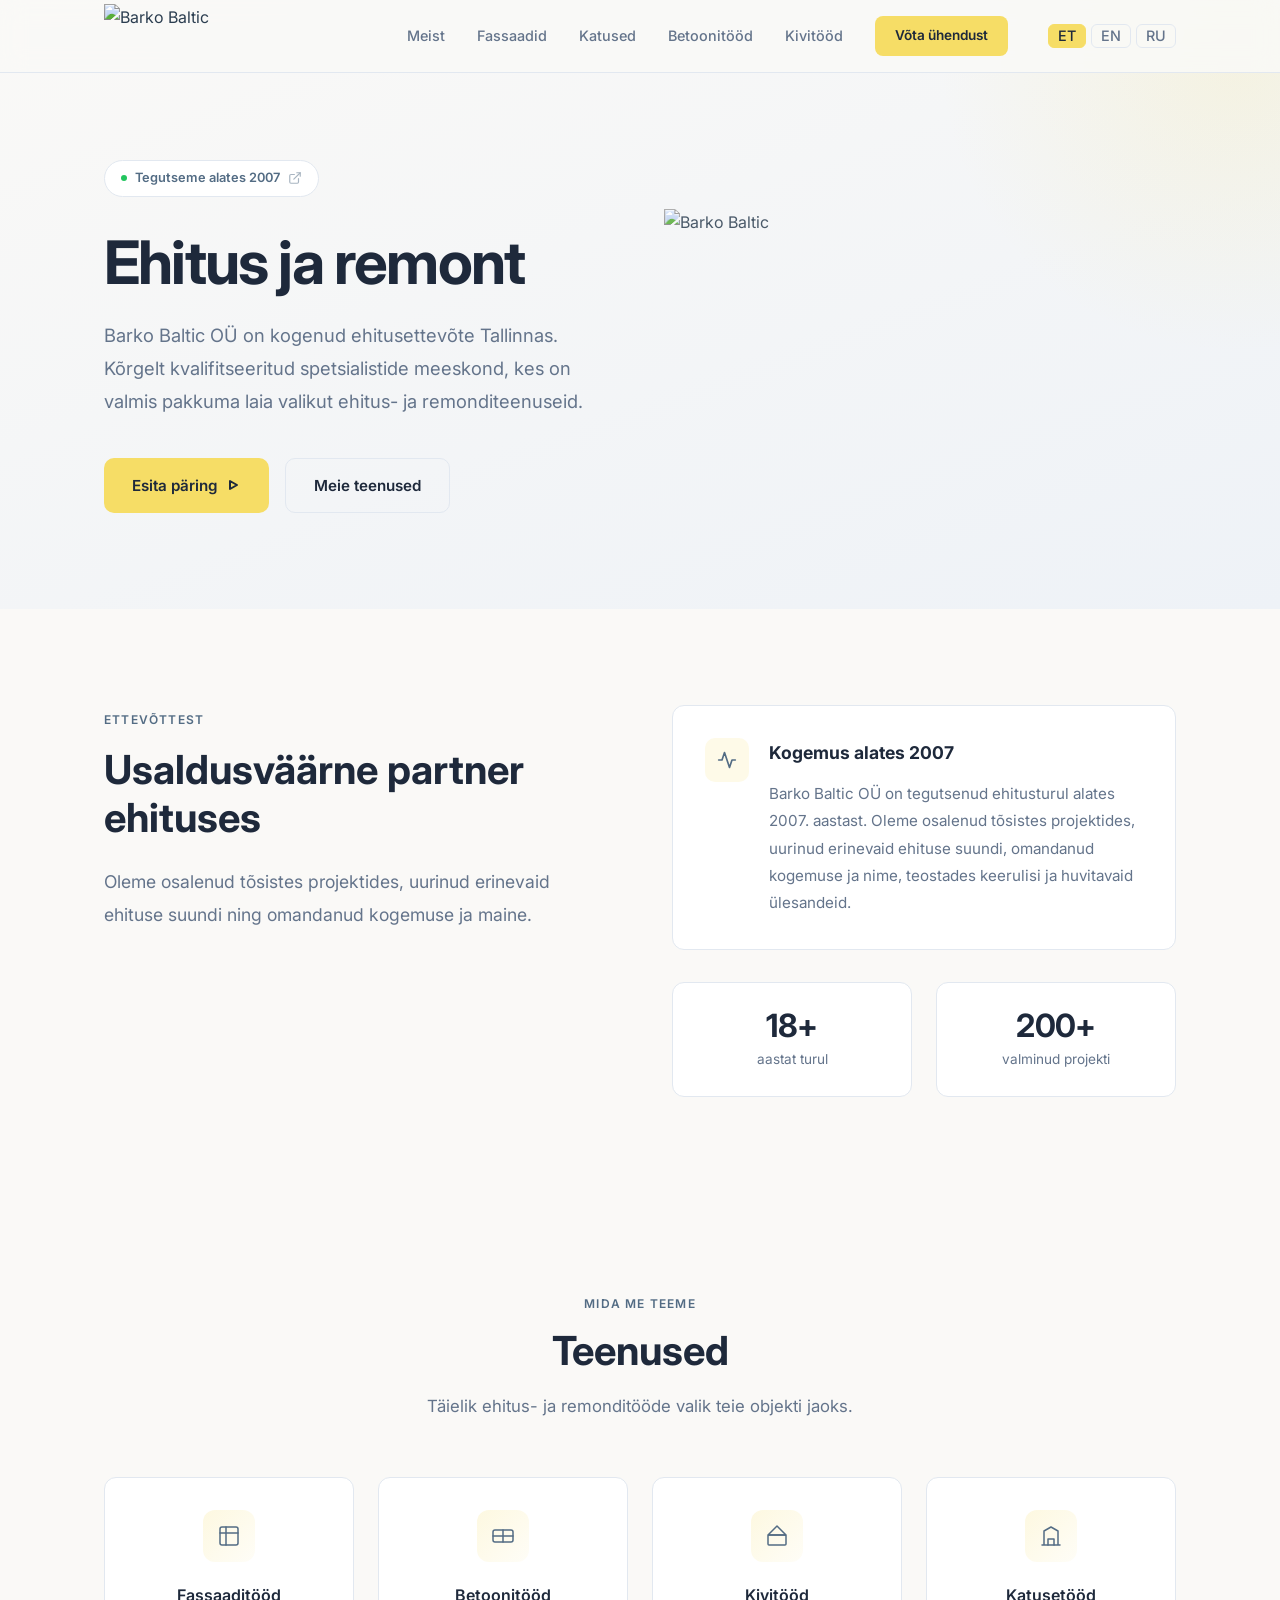
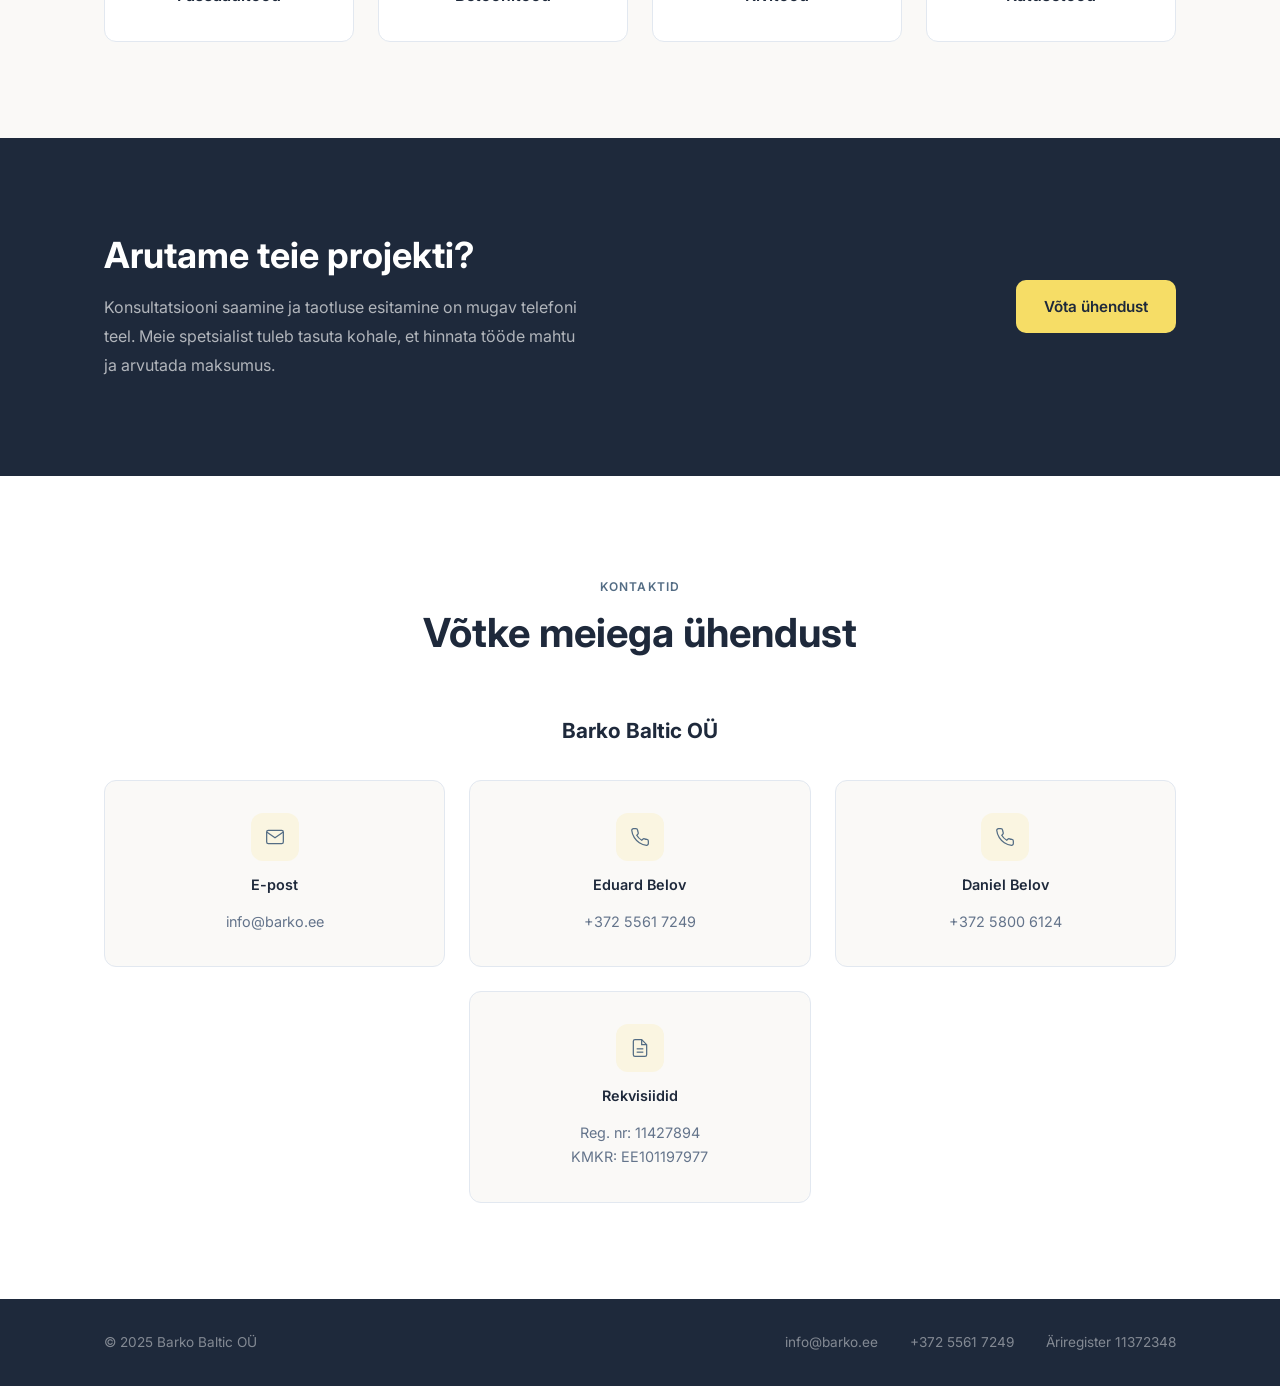
==== index.html @ da4aa98f "Barko Baltic OÜ — static website" ====
<!DOCTYPE html>
<html lang="et">
<head>
  <meta charset="UTF-8">
  <meta name="viewport" content="width=device-width, initial-scale=1.0">
  <title>Barko Baltic OÜ — Ehitus- ja remonditööd alates 2007</title>
  <meta name="description" content="Barko Baltic OÜ — kogenud ehitusettevõte Tallinnas. Fassaadi-, betooni-, katuse- ja kivitööd alates 2007. aastast.">
  <meta name="keywords" content="fassaaditööd, ehitus, remont, Tallinn, betoonitööd, katuse remont, kivitööd, Barko Baltic">
  <meta name="robots" content="index, follow">
  <meta property="og:type" content="website">
  <meta property="og:title" content="Barko Baltic OÜ — Ehitus- ja remonditööd alates 2007">
  <meta property="og:description" content="Kogenud ehitusettevõte Tallinnas. Fassaadi-, betooni-, katuse- ja kivitööd alates 2007. aastast.">
  <meta property="og:url" content="https://barko.ee/">
  <meta property="og:locale" content="et_EE">
  <meta property="og:locale:alternate" content="en_US">
  <meta property="og:locale:alternate" content="ru_RU">
  <meta property="og:site_name" content="Barko Baltic OÜ">
  <meta name="twitter:card" content="summary">
  <meta name="twitter:title" content="Barko Baltic OÜ — Ehitus- ja remonditööd">
  <meta name="twitter:description" content="Kogenud ehitusettevõte Tallinnas alates 2007.">
  <link rel="canonical" href="https://barko.ee/">
  <link rel="alternate" hreflang="et" href="https://barko.ee/">
  <link rel="alternate" hreflang="en" href="https://barko.ee/en/">
  <link rel="alternate" hreflang="ru" href="https://barko.ee/ru/">
  <link rel="alternate" hreflang="x-default" href="https://barko.ee/">
  <link rel="icon" type="image/x-icon" href="static/favicon.ico">
  <link rel="preconnect" href="https://fonts.googleapis.com">
  <link rel="preconnect" href="https://fonts.gstatic.com" crossorigin>
  <link href="https://fonts.googleapis.com/css2?family=Inter:wght@400;500;600;700&display=swap" rel="stylesheet">
  <link rel="stylesheet" href="css/style.css">
  <script type="application/ld+json">
  {
    "@context": "https://schema.org",
    "@type": "LocalBusiness",
    "name": "Barko Baltic OÜ",
    "url": "https://barko.ee",
    "telephone": "+37255617249",
    "email": "info@barko.ee",
    "address": {
      "@type": "PostalAddress",
      "addressLocality": "Tallinn",
      "addressCountry": "EE"
    },
    "foundingDate": "2007",
    "description": "Kogenud ehitusettevõte Tallinnas. Fassaadi-, betooni-, katuse- ja kivitööd alates 2007.",
    "areaServed": {
      "@type": "Country",
      "name": "Estonia"
    },
    "serviceType": ["Fassaaditööd", "Betoonitööd", "Katusetööd", "Kivitööd"]
  }
  </script>
</head>
<body>

  <!-- ═══════════════ Navigation ═══════════════ -->
  <nav class="nav">
    <div class="container nav-inner">
      <a href="./" class="nav-logo"><img src="static/logo.svg" alt="Barko Baltic" class="nav-logo-img" width="193" height="97"></a>

      <div class="nav-links">
        <a href="#about">Meist</a>
        <a href="fasaadid/">Fassaadid</a>
        <a href="katused/">Katused</a>
        <a href="betoonitood/">Betoonitööd</a>
        <a href="kivitood/">Kivitööd</a>
        <a href="#contact" class="nav-cta">Võta ühendust</a>

        <div class="lang-switcher">
          <a class="lang-link active" href="./">ET</a>
          <a class="lang-link" href="en/">EN</a>
          <a class="lang-link" href="ru/">RU</a>
        </div>
      </div>

      <input type="checkbox" id="nav-toggle" class="nav-toggle-input" aria-hidden="true">
      <label for="nav-toggle" class="nav-burger" aria-label="Ava menüü">
        <span></span>
        <span></span>
        <span></span>
      </label>
      <div class="nav-mobile">
        <a href="#about">Meist</a>
        <a href="fasaadid/">Fassaadid</a>
        <a href="katused/">Katused</a>
        <a href="betoonitood/">Betoonitööd</a>
        <a href="kivitood/">Kivitööd</a>
        <div class="lang-switcher-mobile">
          <a class="lang-link active" href="./">ET</a>
          <a class="lang-link" href="en/">EN</a>
          <a class="lang-link" href="ru/">RU</a>
        </div>
      </div>
    </div>
  </nav>

  <!-- ═══════════════ Hero ═══════════════ -->
  <section class="hero">
    <div class="container">
      <div class="hero-content">
        <a href="https://ariregister.rik.ee/est/company/11372348" target="_blank" rel="noopener noreferrer" class="hero-badge">
          <span class="dot"></span>
          <span>Tegutseme alates 2007</span>
          <svg width="14" height="14" viewBox="0 0 24 24" fill="none" stroke="currentColor" stroke-width="2" stroke-linecap="round" stroke-linejoin="round"><path d="M18 13v6a2 2 0 0 1-2 2H5a2 2 0 0 1-2-2V8a2 2 0 0 1 2-2h6"/><polyline points="15 3 21 3 21 9"/><line x1="10" y1="14" x2="21" y2="3"/></svg>
        </a>

        <h1>Ehitus ja remont</h1>

        <p class="hero-text">
          Barko Baltic OÜ on kogenud ehitusettevõte Tallinnas. Kõrgelt kvalifitseeritud spetsialistide meeskond, kes on valmis pakkuma laia valikut ehitus- ja remonditeenuseid.
        </p>

        <div class="hero-actions">
          <a href="#contact" class="btn btn-primary">
            <span>Esita päring</span>
            <svg width="16" height="16" fill="none" stroke="currentColor" stroke-width="2" stroke-linecap="round" stroke-linejoin="round"><path d="M5 12l7-4-7-4v8z"/></svg>
          </a>
          <a href="#services" class="btn btn-outline">Meie teenused</a>
        </div>

      </div>
      <div class="hero-visual">
        <img src="static/welcome_logo.svg" alt="Barko Baltic" class="hero-logo" width="580" height="289">
      </div>
    </div>
  </section>

  <!-- ═══════════════ About ═══════════════ -->
  <section class="about" id="about">
    <div class="container">
      <div class="about-split">
        <div class="about-left">
          <span class="section-label">Ettevõttest</span>
          <h2 class="section-title">Usaldusväärne partner ehituses</h2>
          <p class="about-lead">
            Oleme osalenud tõsistes projektides, uurinud erinevaid ehituse suundi ning omandanud kogemuse ja maine.
          </p>
        </div>
        <div class="about-right">
          <div class="about-feature">
            <div class="about-feature-icon">
              <svg viewBox="0 0 24 24" fill="none" stroke="currentColor" stroke-width="2" stroke-linecap="round" stroke-linejoin="round"><polyline points="22 12 18 12 15 21 9 3 6 12 2 12"/></svg>
            </div>
            <div>
              <h3>Kogemus alates 2007</h3>
              <p>Barko Baltic OÜ on tegutsenud ehitusturul alates 2007. aastast. Oleme osalenud tõsistes projektides, uurinud erinevaid ehituse suundi, omandanud kogemuse ja nime, teostades keerulisi ja huvitavaid ülesandeid.</p>
            </div>
          </div>
          <div class="about-metrics">
            <div class="about-metric">
              <strong>18+</strong>
              <span>aastat turul</span>
            </div>
            <div class="about-metric">
              <strong>200+</strong>
              <span>valminud projekti</span>
            </div>
          </div>
        </div>
      </div>
    </div>
  </section>


  <!-- ═══════════════ Services ═══════════════ -->
  <section class="services" id="services">
    <div class="container">
      <div class="section-header">
        <span class="section-label">Mida me teeme</span>
        <h2 class="section-title">Teenused</h2>
        <p class="section-subtitle">Täielik ehitus- ja remonditööde valik teie objekti jaoks.</p>
      </div>

      <div class="services-grid">
        <a href="fasaadid/" class="service-card">
          <div class="service-icon">
            <svg viewBox="0 0 24 24"><rect x="3" y="3" width="18" height="18" rx="2"/><path d="M3 9h18M9 3v18"/></svg>
          </div>
          <h3>Fassaaditööd</h3>
        </a>

        <a href="betoonitood/" class="service-card">
          <div class="service-icon">
            <svg viewBox="0 0 24 24"><rect x="2" y="6" width="20" height="12" rx="2"/><path d="M12 6v12M2 12h20"/></svg>
          </div>
          <h3>Betoonitööd</h3>
        </a>

        <a href="kivitood/" class="service-card">
          <div class="service-icon">
            <svg viewBox="0 0 24 24"><rect x="3" y="11" width="18" height="10" rx="1"/><path d="M12 2l9 9H3l9-9z"/></svg>
          </div>
          <h3>Kivitööd</h3>
        </a>

        <a href="katused/" class="service-card">
          <div class="service-icon">
            <svg viewBox="0 0 24 24"><path d="M3 21h18M5 21V7l7-4 7 4v14"/><path d="M9 21v-6h6v6"/></svg>
          </div>
          <h3>Katusetööd</h3>
        </a>
      </div>
    </div>
  </section>

  <!-- ═══════════════ CTA ═══════════════ -->
  <section class="cta">
    <div class="container">
      <div class="cta-inner">
        <div>
          <h2>Arutame teie projekti?</h2>
          <p>
            Konsultatsiooni saamine ja taotluse esitamine on mugav telefoni teel. Meie spetsialist tuleb tasuta kohale, et hinnata tööde mahtu ja arvutada maksumus.
          </p>
        </div>
        <a href="#contact" class="btn btn-primary">Võta ühendust</a>
      </div>
    </div>
  </section>

  <!-- ═══════════════ Contact ═══════════════ -->
  <section class="contact" id="contact">
    <div class="container">
      <div class="section-header">
        <span class="section-label">Kontaktid</span>
        <h2 class="section-title">Võtke meiega ühendust</h2>
      </div>

      <div class="contact-grid">
        <div class="contact-info">
          <h3>Barko Baltic OÜ</h3>

          <div class="contact-detail">
            <div class="contact-item">
              <span class="ci-icon">
                <svg viewBox="0 0 24 24"><path d="M4 4h16c1.1 0 2 .9 2 2v12c0 1.1-.9 2-2 2H4c-1.1 0-2-.9-2-2V6c0-1.1.9-2 2-2z"/><polyline points="22,6 12,13 2,6"/></svg>
              </span>
              <strong>E-post</strong>
              <a href="mailto:info@barko.ee">info@barko.ee</a>
            </div>

            <div class="contact-item">
              <span class="ci-icon">
                <svg viewBox="0 0 24 24"><path d="M22 16.92v3a2 2 0 0 1-2.18 2 19.79 19.79 0 0 1-8.63-3.07 19.5 19.5 0 0 1-6-6 19.79 19.79 0 0 1-3.07-8.67A2 2 0 0 1 4.11 2h3a2 2 0 0 1 2 1.72 12.84 12.84 0 0 0 .7 2.81 2 2 0 0 1-.45 2.11L8.09 9.91a16 16 0 0 0 6 6l1.27-1.27a2 2 0 0 1 2.11-.45 12.84 12.84 0 0 0 2.81.7A2 2 0 0 1 22 16.92z"/></svg>
              </span>
              <strong>Eduard Belov</strong>
              <a href="tel:+37255617249">+372 5561 7249</a>
            </div>

            <div class="contact-item">
              <span class="ci-icon">
                <svg viewBox="0 0 24 24"><path d="M22 16.92v3a2 2 0 0 1-2.18 2 19.79 19.79 0 0 1-8.63-3.07 19.5 19.5 0 0 1-6-6 19.79 19.79 0 0 1-3.07-8.67A2 2 0 0 1 4.11 2h3a2 2 0 0 1 2 1.72 12.84 12.84 0 0 0 .7 2.81 2 2 0 0 1-.45 2.11L8.09 9.91a16 16 0 0 0 6 6l1.27-1.27a2 2 0 0 1 2.11-.45 12.84 12.84 0 0 0 2.81.7A2 2 0 0 1 22 16.92z"/></svg>
              </span>
              <strong>Daniel Belov</strong>
              <a href="tel:+37258006124">+372 5800 6124</a>
            </div>

            <div class="contact-item">
              <span class="ci-icon">
                <svg viewBox="0 0 24 24"><path d="M14 2H6a2 2 0 0 0-2 2v16a2 2 0 0 0 2 2h12a2 2 0 0 0 2-2V8z"/><polyline points="14 2 14 8 20 8"/><line x1="16" y1="13" x2="8" y2="13"/><line x1="16" y1="17" x2="8" y2="17"/></svg>
              </span>
              <strong>Rekvisiidid</strong>
              <span>Reg. nr: 11427894<br>KMKR: EE101197977</span>
            </div>
          </div>
        </div>
      </div>
    </div>
  </section>

  <!-- ═══════════════ Footer ═══════════════ -->
  <footer class="footer">
    <div class="container footer-inner">
      <div class="footer-left">&copy; 2025 Barko Baltic OÜ</div>
      <div class="footer-right">
        <a href="mailto:info@barko.ee">info@barko.ee</a>
        <a href="tel:+37255617249">+372 5561 7249</a>
        <a href="https://ariregister.rik.ee/est/company/11372348" target="_blank" rel="noopener noreferrer">Äriregister 11372348</a>
      </div>
    </div>
  </footer>

</body>
</html>
---- css/style.css ----
/* ══════════════════════════════════════
   Barko Baltic — Main Stylesheet
   ══════════════════════════════════════ */

/* ——— Reset & Custom Properties ——— */
*, *::before, *::after { margin: 0; padding: 0; box-sizing: border-box; }

:root {
  --color-bg:      #faf9f7;
  --color-surface: #ffffff;
  --color-text:    #2c3e50;
  --color-muted:   #64748b;
  --color-slate:   #536c84;
  --color-accent:  #f6dd66;
  --color-dark:    #1e293b;
  --color-border:  #e2e8f0;
  --font:          'Inter', -apple-system, BlinkMacSystemFont, 'Segoe UI', sans-serif;
  --max-w:         1120px;
  --section-py:    6rem;
  --radius:        12px;
  --transition:    0.3s cubic-bezier(.4, 0, .2, 1);
}

html {
  scroll-behavior: smooth;
  -webkit-font-smoothing: antialiased;
  -moz-osx-font-smoothing: grayscale;
}

body {
  font-family: var(--font);
  font-size: 1rem;
  line-height: 1.7;
  color: var(--color-text);
  background: var(--color-bg);
}

img { display: block; max-width: 100%; }
a   { color: inherit; text-decoration: none; }
ul  { list-style: none; }

.container {
  width: 100%;
  max-width: var(--max-w);
  margin: 0 auto;
  padding: 0 1.5rem;
}

/* ——— Typography ——— */
.section-label {
  display: inline-block;
  font-size: 0.75rem;
  font-weight: 600;
  letter-spacing: 0.1em;
  text-transform: uppercase;
  color: var(--color-slate);
  margin-bottom: 0.75rem;
}

.section-title {
  font-size: clamp(1.75rem, 4vw, 2.5rem);
  font-weight: 700;
  line-height: 1.2;
  color: var(--color-dark);
  margin-bottom: 1rem;
}

.section-subtitle {
  font-size: 1.05rem;
  color: var(--color-muted);
  max-width: 560px;
  line-height: 1.8;
}

.section-header {
  text-align: center;
  margin-bottom: 3.5rem;
}

.section-header .section-subtitle {
  margin: 0 auto;
}

/* ══════════════════════════════════════
   Navigation
   ══════════════════════════════════════ */
.nav {
  position: fixed;
  top: 0;
  left: 0;
  right: 0;
  z-index: 100;
  background: rgba(250, 249, 247, 0.85);
  backdrop-filter: blur(12px);
  -webkit-backdrop-filter: blur(12px);
  border-bottom: 1px solid var(--color-border);
  transition: box-shadow var(--transition);
}



.nav-inner {
  display: flex;
  align-items: center;
  justify-content: space-between;
  height: 4.5rem;
}

.nav-logo {
  display: flex;
  align-items: center;
}

.nav-logo-img {
  height: 4rem;
  width: auto;
}

.nav-links {
  display: flex;
  align-items: center;
  gap: 2rem;
}

.nav-links a {
  font-size: 0.9rem;
  font-weight: 500;
  color: var(--color-muted);
  transition: color var(--transition);
  position: relative;
}

.nav-links a::after {
  content: '';
  position: absolute;
  bottom: -4px;
  left: 0;
  width: 0;
  height: 2px;
  background: var(--color-accent);
  border-radius: 1px;
  transition: width var(--transition);
}

.nav-links a:hover {
  color: var(--color-dark);
}

.nav-links a:hover::after {
  width: 100%;
}

/* Nav CTA button */
.nav-cta {
  font-size: 0.85rem !important;
  font-weight: 600 !important;
  color: var(--color-dark) !important;
  background: var(--color-accent);
  padding: 0.5rem 1.25rem;
  border-radius: 8px;
  transition: opacity var(--transition), transform var(--transition) !important;
}

.nav-cta:hover {
  opacity: 0.85;
  transform: translateY(-1px);
}

.nav-cta::after { display: none !important; }

/* Language switcher */
.lang-switcher {
  display: flex;
  gap: 0.35rem;
  margin-left: 0.5rem;
}

.lang-link {
  font-family: var(--font);
  font-size: 0.75rem;
  font-weight: 600;
  text-transform: uppercase;
  padding: 0.25rem 0.55rem;
  border: 1.5px solid var(--color-border);
  border-radius: 6px;
  background: transparent;
  color: var(--color-muted);
  transition: all var(--transition);
  line-height: 1;
  text-decoration: none;
}

.lang-link:hover {
  border-color: var(--color-slate);
  color: var(--color-dark);
}

.lang-link.active {
  background: var(--color-accent);
  border-color: var(--color-accent);
  color: var(--color-dark);
}

/* Burger menu (CSS-only, checkbox hack) */
.nav-toggle-input {
  position: absolute;
  opacity: 0;
  pointer-events: none;
}

.nav-burger {
  display: none;
  flex-direction: column;
  gap: 5px;
  cursor: pointer;
  padding: 4px;
  z-index: 110;
  background: none;
  border: none;
}

.nav-burger span {
  display: block;
  width: 24px;
  height: 2px;
  background: var(--color-dark);
  border-radius: 2px;
  transition: var(--transition);
  transform-origin: center;
}

/* Mobile overlay */
.nav-mobile {
  display: none;
  position: fixed;
  top: 0;
  left: 0;
  width: 100vw;
  height: 100vh;
  background: var(--color-bg);
  z-index: 105;
  flex-direction: column;
  align-items: center;
  justify-content: center;
  gap: 1.5rem;
}

.nav-mobile a {
  font-size: 1.5rem;
  font-weight: 600;
  color: var(--color-dark);
  transition: color var(--transition);
}

.nav-mobile a:hover { color: var(--color-slate); }

.nav-mobile .lang-switcher-mobile {
  display: flex;
  gap: 0.5rem;
  margin-top: 1rem;
}

/* Checkbox toggle states */
.nav-toggle-input:checked ~ .nav-burger span:nth-child(1) { transform: rotate(45deg) translate(5px, 5px); }
.nav-toggle-input:checked ~ .nav-burger span:nth-child(2) { opacity: 0; }
.nav-toggle-input:checked ~ .nav-burger span:nth-child(3) { transform: rotate(-45deg) translate(5px, -5px); }
.nav-toggle-input:checked ~ .nav-mobile { display: flex; }

@media (max-width: 768px) {
  .nav-links { display: none; }
  .nav-burger { display: flex; }
}

/* ══════════════════════════════════════
   Hero
   ══════════════════════════════════════ */
.hero {
  padding: 10rem 0 var(--section-py);
  background: linear-gradient(160deg, var(--color-bg) 0%, #eef2f7 100%);
  position: relative;
  overflow: hidden;
}

.hero::before {
  content: '';
  position: absolute;
  top: -40%;
  right: -20%;
  width: 600px;
  height: 600px;
  border-radius: 50%;
  background: radial-gradient(circle, rgba(246, 221, 102, 0.15) 0%, transparent 70%);
  pointer-events: none;
}

.hero > .container {
  display: grid;
  grid-template-columns: 1fr 1fr;
  align-items: center;
  gap: 3rem;
}

.hero-visual {
  display: flex;
  justify-content: center;
  align-items: center;
}

.hero-logo {
  width: 100%;
  max-width: 600px;
  height: auto;
  opacity: 0.85;
}

.hero-content {
  position: relative;
  z-index: 1;
  max-width: 680px;
}

.hero-badge {
  display: inline-flex;
  align-items: center;
  gap: 0.5rem;
  background: var(--color-surface);
  border: 1px solid var(--color-border);
  border-radius: 100px;
  padding: 0.4rem 1rem;
  font-size: 0.8rem;
  font-weight: 600;
  color: var(--color-slate);
  margin-bottom: 2rem;
  transition: all var(--transition);
  text-decoration: none;
}

.hero-badge:hover {
  border-color: var(--color-accent);
  background: rgba(246, 221, 102, 0.1);
  color: var(--color-dark);
  transform: translateY(-1px);
  box-shadow: 0 4px 12px rgba(0, 0, 0, 0.06);
}

.hero-badge svg {
  opacity: 0.5;
  transition: opacity var(--transition);
}

.hero-badge:hover svg {
  opacity: 0.8;
}

.hero-badge .dot {
  width: 6px;
  height: 6px;
  border-radius: 50%;
  background: #22c55e;
}

.hero h1 {
  font-size: clamp(2.25rem, 5.5vw, 3.75rem);
  font-weight: 700;
  line-height: 1.1;
  color: var(--color-dark);
  margin-bottom: 1.5rem;
  letter-spacing: -0.03em;
}

.hero h1 em {
  font-style: normal;
  color: var(--color-slate);
}

.hero-text {
  font-size: 1.15rem;
  color: var(--color-muted);
  line-height: 1.8;
  margin-bottom: 2.5rem;
  max-width: 520px;
}

.hero-actions {
  display: flex;
  gap: 1rem;
  flex-wrap: wrap;
}

/* Buttons */
.btn {
  display: inline-flex;
  align-items: center;
  gap: 0.5rem;
  font-family: var(--font);
  font-size: 0.95rem;
  font-weight: 600;
  padding: 0.85rem 1.75rem;
  border-radius: 10px;
  border: none;
  cursor: pointer;
  transition: all var(--transition);
}

.btn-primary {
  background: var(--color-accent);
  color: var(--color-dark);
}

.btn-primary:hover {
  transform: translateY(-2px);
  box-shadow: 0 8px 24px rgba(246, 221, 102, 0.3);
}

.btn-outline {
  background: transparent;
  color: var(--color-dark);
  border: 1.5px solid var(--color-border);
}

.btn-outline:hover {
  border-color: var(--color-slate);
  color: var(--color-slate);
}

/* Stats row */
.hero-stats {
  display: flex;
  gap: 3rem;
  margin-top: 4rem;
  padding-top: 2.5rem;
  border-top: 1px solid var(--color-border);
}

.hero-stat strong {
  display: block;
  font-size: 1.75rem;
  font-weight: 700;
  color: var(--color-dark);
}

.hero-stat span {
  font-size: 0.85rem;
  color: var(--color-muted);
}

/* ══════════════════════════════════════
   About
   ══════════════════════════════════════ */
.about {
  padding: var(--section-py) 0;
}

.about-split {
  display: grid;
  grid-template-columns: 1fr 1fr;
  gap: 4rem;
  align-items: start;
}

.about-left .section-label { margin-bottom: 1rem; }

.about-left .section-title {
  text-align: left;
  margin-bottom: 1.5rem;
}

.about-lead {
  font-size: 1.1rem;
  color: var(--color-muted);
  line-height: 1.85;
}

.about-right {
  display: flex;
  flex-direction: column;
  gap: 2rem;
}

.about-feature {
  display: flex;
  gap: 1.25rem;
  background: var(--color-surface);
  border: 1px solid var(--color-border);
  border-radius: var(--radius);
  padding: 2rem;
  transition: box-shadow var(--transition), transform var(--transition);
}

.about-feature:hover {
  box-shadow: 0 8px 32px rgba(0, 0, 0, 0.06);
  transform: translateY(-2px);
}

.about-feature-icon {
  width: 44px;
  height: 44px;
  border-radius: 10px;
  background: rgba(246, 221, 102, 0.15);
  display: flex;
  align-items: center;
  justify-content: center;
  flex-shrink: 0;
}

.about-feature-icon svg {
  width: 20px;
  height: 20px;
  color: var(--color-slate);
}

.about-feature h3 {
  font-size: 1.1rem;
  font-weight: 700;
  color: var(--color-dark);
  margin-bottom: 0.75rem;
}

.about-feature p {
  font-size: 0.95rem;
  color: var(--color-muted);
  line-height: 1.8;
}

.about-metrics {
  display: flex;
  gap: 1.5rem;
}

.about-metric {
  flex: 1;
  background: var(--color-surface);
  border: 1px solid var(--color-border);
  border-radius: var(--radius);
  padding: 1.5rem;
  text-align: center;
  transition: box-shadow var(--transition), transform var(--transition);
}

.about-metric:hover {
  box-shadow: 0 6px 20px rgba(0, 0, 0, 0.05);
  transform: translateY(-2px);
}

.about-metric strong {
  display: block;
  font-size: 2rem;
  font-weight: 700;
  color: var(--color-dark);
  letter-spacing: -0.02em;
  line-height: 1.2;
}

.about-metric span {
  font-size: 0.85rem;
  color: var(--color-muted);
}

@media (max-width: 768px) {
  .about-split { grid-template-columns: 1fr; gap: 2.5rem; }
  .about-left .section-title { text-align: center; }
  .about-left { text-align: center; }
}

/* ══════════════════════════════════════
   Services
   ══════════════════════════════════════ */
.services {
  padding: var(--section-py) 0;
}

.services-grid {
  display: grid;
  grid-template-columns: repeat(4, 1fr);
  gap: 1.5rem;
}

.service-card {
  background: var(--color-surface);
  border: 1px solid var(--color-border);
  border-radius: var(--radius);
  padding: 2rem 1.5rem;
  text-align: center;
  transition: all var(--transition);
  cursor: default;
}

.service-card:hover {
  border-color: var(--color-accent);
  box-shadow: 0 8px 32px rgba(246, 221, 102, 0.12);
  transform: translateY(-4px);
}

.service-icon {
  width: 52px;
  height: 52px;
  margin: 0 auto 1.25rem;
  background: linear-gradient(135deg, rgba(246, 221, 102, 0.2), rgba(246, 221, 102, 0.05));
  border-radius: 12px;
  display: flex;
  align-items: center;
  justify-content: center;
}

.service-icon svg {
  width: 24px;
  height: 24px;
  stroke: var(--color-slate);
  fill: none;
  stroke-width: 1.5;
  stroke-linecap: round;
  stroke-linejoin: round;
}

.service-card h3 {
  font-size: 1rem;
  font-weight: 600;
  color: var(--color-dark);
}

@media (max-width: 900px) {
  .services-grid { grid-template-columns: repeat(2, 1fr); }
}

@media (max-width: 480px) {
  .services-grid { grid-template-columns: 1fr; }
}

/* ══════════════════════════════════════
   CTA Banner
   ══════════════════════════════════════ */
.cta {
  padding: var(--section-py) 0;
  background: var(--color-dark);
  color: #fff;
}

.cta-inner {
  display: flex;
  align-items: center;
  justify-content: space-between;
  gap: 3rem;
}

.cta h2 {
  font-size: clamp(1.5rem, 3.5vw, 2.25rem);
  font-weight: 700;
  line-height: 1.2;
  margin-bottom: 1rem;
}

.cta p {
  color: rgba(255, 255, 255, 0.65);
  max-width: 480px;
  line-height: 1.8;
}

.cta .btn-primary { flex-shrink: 0; }

@media (max-width: 768px) {
  .cta-inner {
    flex-direction: column;
    text-align: center;
  }
  .cta p { margin: 0 auto; }
}

/* ══════════════════════════════════════
   Contact
   ══════════════════════════════════════ */
.contact {
  padding: var(--section-py) 0;
  background: var(--color-surface);
}

.contact-grid {
  max-width: var(--max-w);
  margin: 0 auto;
}

.contact-info h3 {
  font-size: 1.3rem;
  font-weight: 700;
  color: var(--color-dark);
  margin-bottom: 2rem;
  text-align: center;
}

.contact-detail {
  display: flex;
  flex-wrap: wrap;
  justify-content: center;
  gap: 1.5rem;
}

.contact-item {
  display: flex;
  flex-direction: column;
  align-items: center;
  text-align: center;
  gap: 0.75rem;
  background: var(--color-bg);
  border: 1px solid var(--color-border);
  border-radius: var(--radius);
  padding: 2rem 1.25rem;
  flex: 0 1 calc(33.333% - 1rem);
  min-width: 200px;
  transition: box-shadow var(--transition), transform var(--transition);
}

.contact-item:hover {
  box-shadow: 0 8px 32px rgba(0, 0, 0, 0.06);
  transform: translateY(-2px);
}

.contact-item .ci-icon {
  width: 48px;
  height: 48px;
  border-radius: 12px;
  background: rgba(246, 221, 102, 0.15);
  display: flex;
  align-items: center;
  justify-content: center;
  flex-shrink: 0;
}

.contact-item .ci-icon svg {
  width: 20px;
  height: 20px;
  stroke: var(--color-slate);
  fill: none;
  stroke-width: 1.5;
}

.contact-item strong {
  display: block;
  font-size: 0.9rem;
  font-weight: 600;
  color: var(--color-dark);
}

.contact-item span,
.contact-item a {
  font-size: 0.9rem;
  color: var(--color-muted);
  transition: color var(--transition);
}

.contact-item a:hover { color: var(--color-slate); }

@media (max-width: 768px) {
  .contact-item {
    flex: 0 1 calc(50% - 1rem);
  }
}

@media (max-width: 480px) {
  .contact-item {
    flex: 1 1 100%;
  }
}



/* ══════════════════════════════════════
   Footer
   ══════════════════════════════════════ */
.footer {
  background: var(--color-dark);
  padding: 2rem 0;
}

.footer-inner {
  display: flex;
  align-items: center;
  justify-content: space-between;
  flex-wrap: wrap;
  gap: 1rem;
}

.footer-left {
  font-size: 0.85rem;
  color: rgba(255, 255, 255, 0.45);
}

.footer-right {
  display: flex;
  gap: 2rem;
}

.footer-right a {
  font-size: 0.85rem;
  color: rgba(255, 255, 255, 0.45);
  transition: color var(--transition);
}

.footer-right a:hover { color: rgba(255, 255, 255, 0.8); }

/* ══════════════════════════════════════
   Service Sub-page
   ══════════════════════════════════════ */
.page-hero {
  padding: 8rem 0 3rem;
  background: linear-gradient(160deg, var(--color-bg) 0%, #eef2f7 100%);
}

.page-hero .breadcrumb {
  display: flex;
  align-items: center;
  gap: 0.4rem;
  font-size: 0.85rem;
  color: var(--color-muted);
  margin-bottom: 1.5rem;
}

.page-hero .breadcrumb a {
  color: var(--color-slate);
  transition: color var(--transition);
}

.page-hero .breadcrumb a:hover { color: var(--color-dark); }

.page-hero .breadcrumb .sep { color: var(--color-border); }

.page-hero h1 {
  font-size: clamp(2rem, 4.5vw, 3rem);
  font-weight: 700;
  line-height: 1.15;
  color: var(--color-dark);
  letter-spacing: -0.02em;
  margin-bottom: 1.25rem;
}

.page-hero .lead {
  font-size: 1.1rem;
  color: var(--color-muted);
  line-height: 1.85;
  max-width: 620px;
}

.service-list {
  padding: var(--section-py) 0;
}

.service-list-grid {
  display: grid;
  grid-template-columns: repeat(3, 1fr);
  gap: 1.25rem;
}

.sl-item {
  display: flex;
  align-items: center;
  gap: 1rem;
  padding: 1.25rem 1.5rem;
  background: var(--color-surface);
  border: 1px solid var(--color-border);
  border-radius: var(--radius);
  transition: box-shadow var(--transition), transform var(--transition);
}

.sl-item:hover {
  transform: translateY(-2px);
  box-shadow: 0 6px 24px rgba(0, 0, 0, 0.05);
}

.sl-item .sl-icon {
  width: 40px;
  height: 40px;
  border-radius: 10px;
  background: rgba(246, 221, 102, 0.15);
  display: flex;
  align-items: center;
  justify-content: center;
  flex-shrink: 0;
}

.sl-item .sl-icon svg {
  width: 18px;
  height: 18px;
  stroke: var(--color-slate);
  fill: none;
  stroke-width: 1.5;
  stroke-linecap: round;
  stroke-linejoin: round;
}

.sl-item span {
  font-size: 0.95rem;
  font-weight: 500;
  color: var(--color-dark);
}

.page-cta {
  padding: var(--section-py) 0;
  background: var(--color-dark);
  color: #fff;
}

/* Facade photos */
.facade-photos-grid {
  display: grid;
  grid-template-columns: 1fr 1fr;
  gap: 1.5rem;
  border-radius: var(--radius);
  overflow: hidden;
  margin-bottom: 3rem;
}

.facade-photos-grid picture {
  display: block;
}

.facade-photos-grid img {
  width: 100%;
  height: 420px;
  object-fit: cover;
  border-radius: var(--radius);
}

.facade-photos-grid.three-col {
  grid-template-columns: 1fr 1fr 1fr;
}

.facade-photos-grid.three-col img {
  height: 340px;
}

.facade-photos-grid picture:has(img[src*="photo3"]) {
  overflow: hidden;
}

.facade-photos-grid img[src*="photo3"] {
  transform: rotate(90deg) scale(1.45);
}

.facade-photos-grid picture:has(img[src*="photo11"]) {
  overflow: hidden;
}

.facade-photos-grid img[src*="photo11"] {
  transform: rotate(90deg) scale(1.45);
}


.page-cta .cta-inner {
  display: flex;
  align-items: center;
  justify-content: space-between;
  gap: 3rem;
}

.page-cta h2 {
  font-size: clamp(1.5rem, 3.5vw, 2.25rem);
  font-weight: 700;
  line-height: 1.2;
  margin-bottom: 1rem;
}

.page-cta p {
  color: rgba(255, 255, 255, 0.65);
  max-width: 480px;
  line-height: 1.8;
}

@media (max-width: 768px) {
  .service-list-grid { grid-template-columns: 1fr 1fr; }
  .facade-photos-grid { grid-template-columns: 1fr; }
  .facade-photos-grid img { height: 300px; }
  .facade-photos-grid.three-col { grid-template-columns: 1fr; }
  .page-cta .cta-inner {
    flex-direction: column;
    text-align: center;
  }
  .page-cta p { margin: 0 auto; }
}

@media (max-width: 480px) {
  .service-list-grid { grid-template-columns: 1fr; }
}

/* ══════════════════════════════════════
   Utilities & Animations
   ══════════════════════════════════════ */



/* ——— Responsive overrides ——— */
@media (max-width: 768px) {
  :root { --section-py: 4rem; }
  .hero { padding: 8rem 0 4rem; }
  .hero > .container { grid-template-columns: 1fr; }
  .hero-visual { order: -1; }
  .hero-logo { max-width: 280px; }
  .hero-stats { gap: 2rem; flex-wrap: wrap; }
}

@media (max-width: 480px) {
  .hero h1 { font-size: 2rem; }
  .hero-stats { flex-direction: column; gap: 1.5rem; }
}
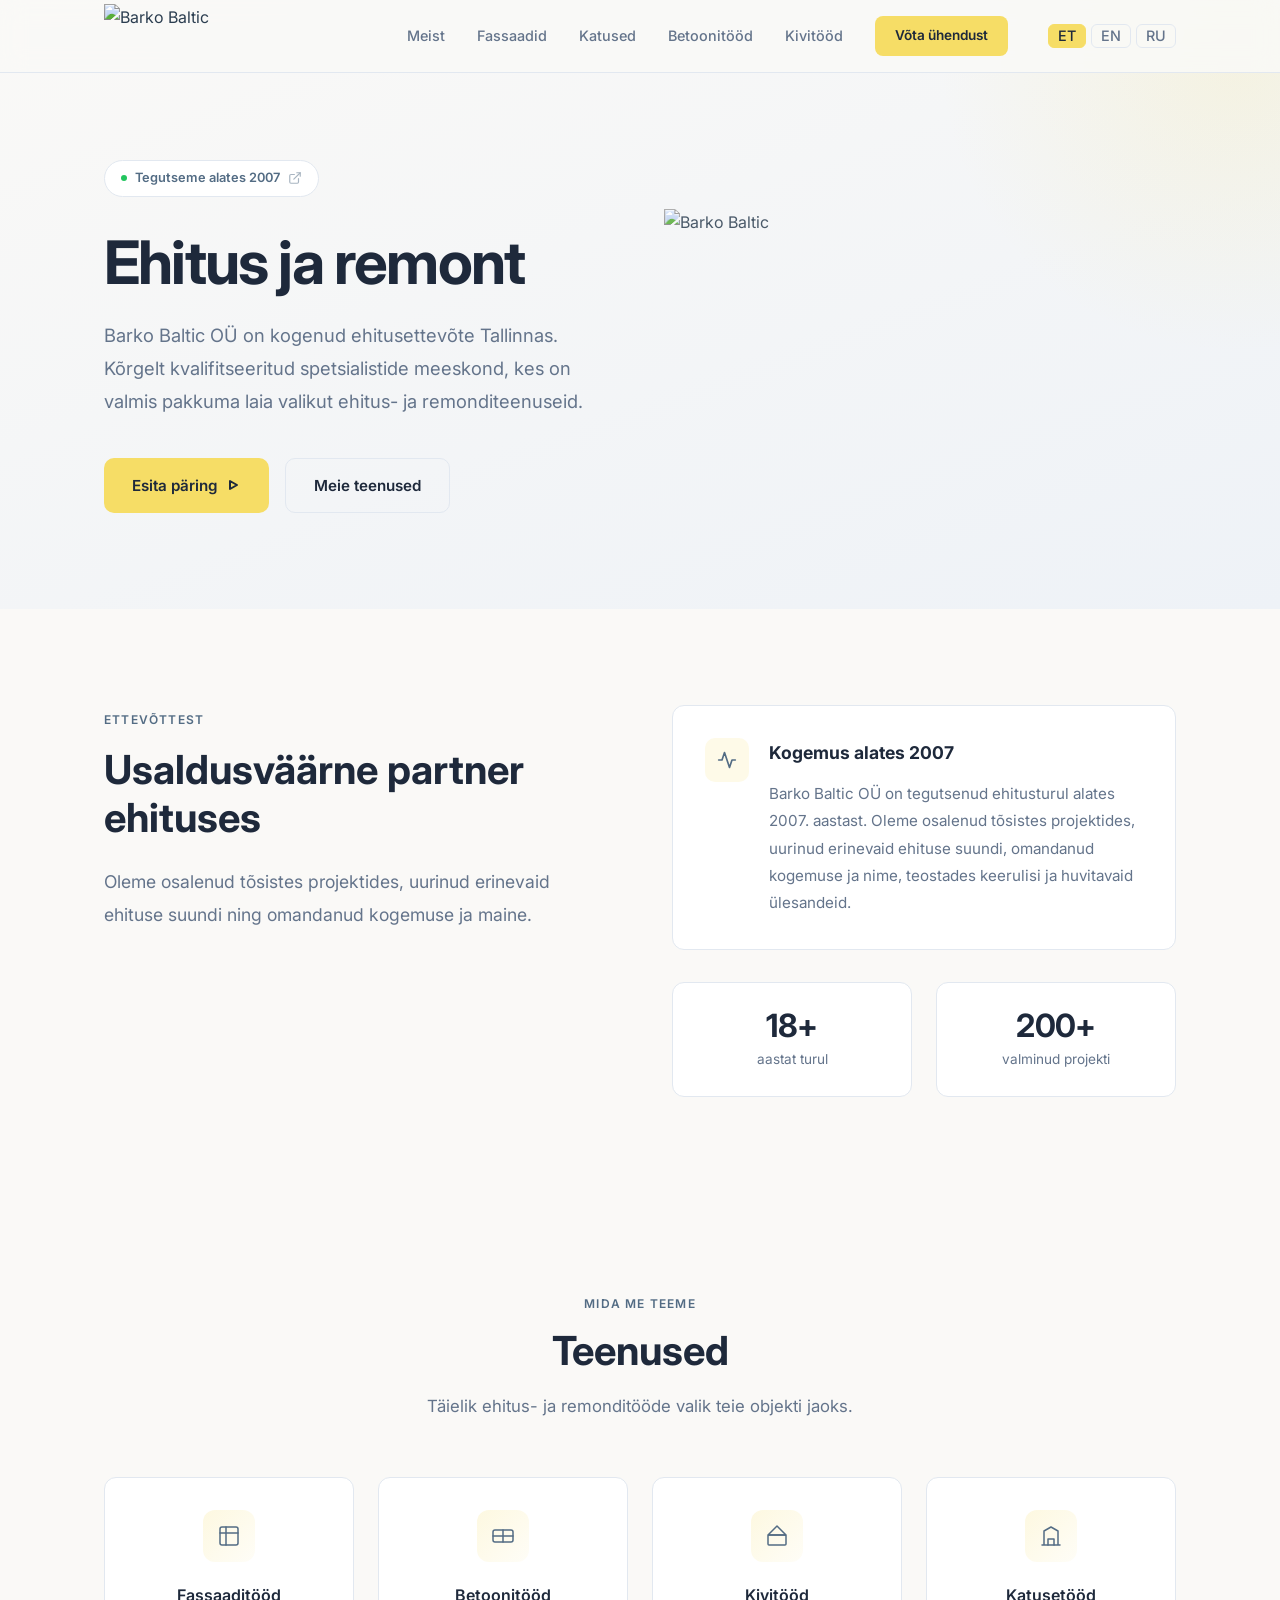
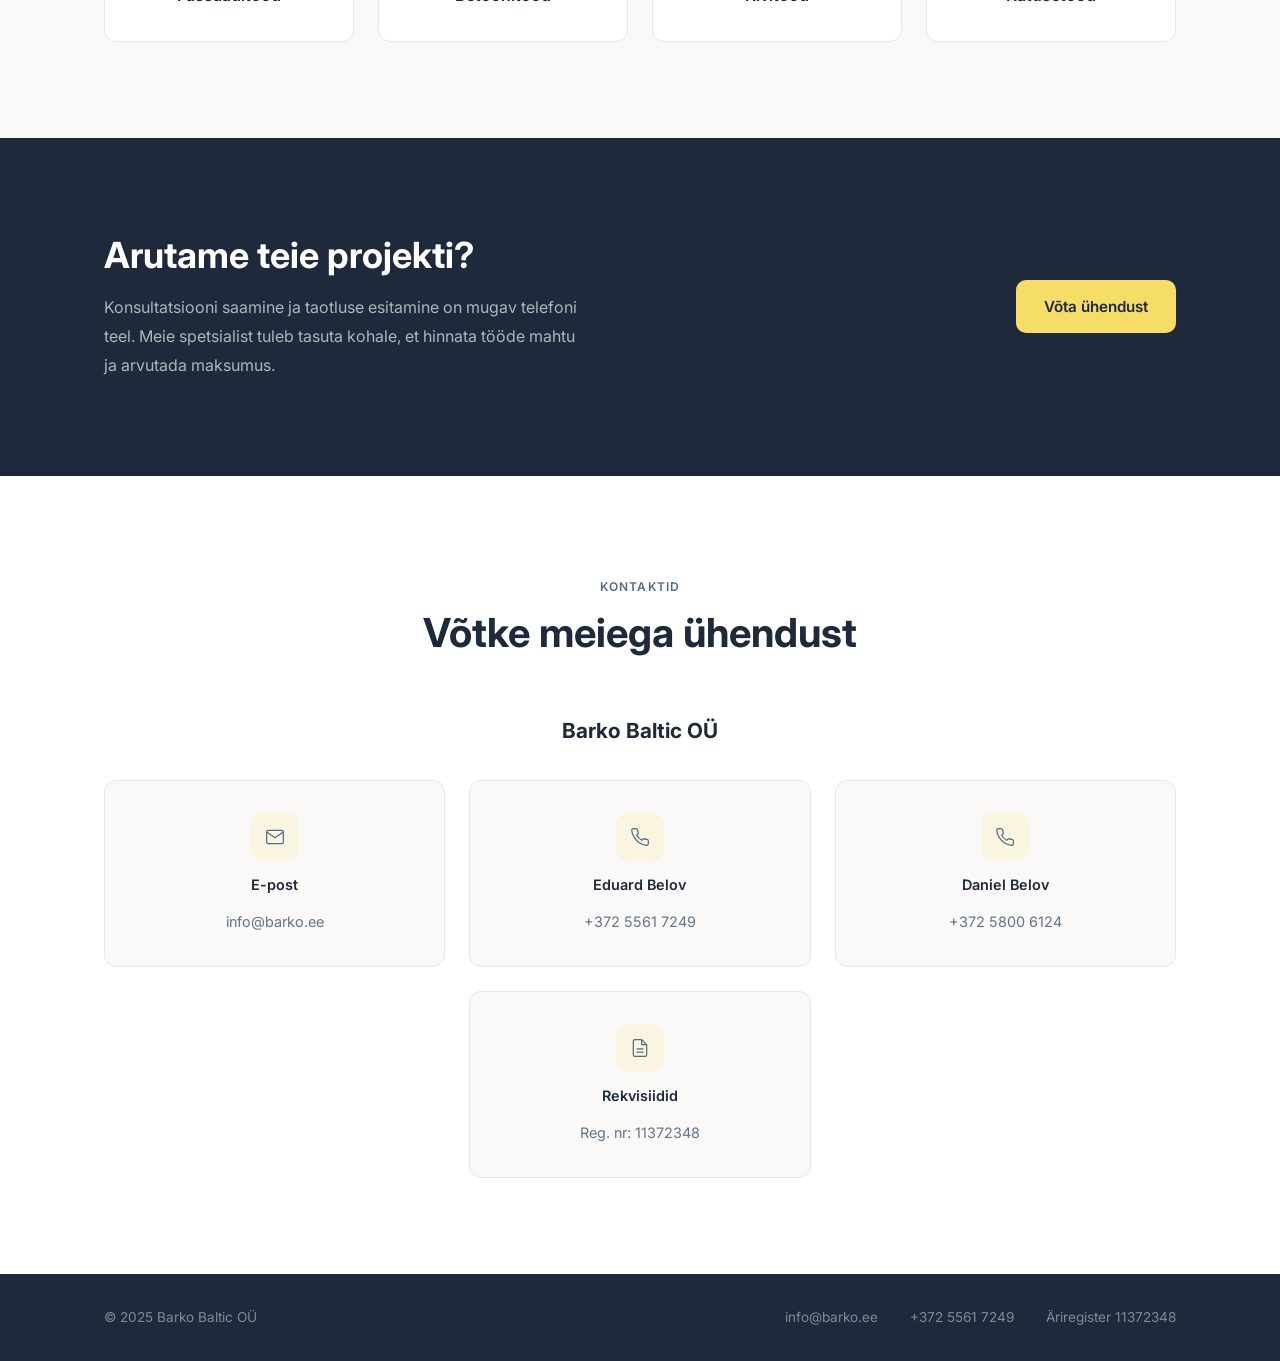
==== commit d2d15fb4: "fix reg nr" ====
--- a/index.html
+++ b/index.html
@@ -8,6 +8,7 @@
   <meta name="keywords" content="fassaaditööd, ehitus, remont, Tallinn, betoonitööd, katuse remont, kivitööd, Barko Baltic">
   <meta name="robots" content="index, follow">
   <meta property="og:type" content="website">
+  <meta property="og:image" content="https://barko.ee/static/img/photo7.jpg">
   <meta property="og:title" content="Barko Baltic OÜ — Ehitus- ja remonditööd alates 2007">
   <meta property="og:description" content="Kogenud ehitusettevõte Tallinnas. Fassaadi-, betooni-, katuse- ja kivitööd alates 2007. aastast.">
   <meta property="og:url" content="https://barko.ee/">
@@ -32,8 +33,10 @@
   {
     "@context": "https://schema.org",
     "@type": "LocalBusiness",
+    "@id": "https://barko.ee/#organization",
     "name": "Barko Baltic OÜ",
     "url": "https://barko.ee",
+    "image": "https://barko.ee/static/img/photo7.jpg",
     "telephone": "+37255617249",
     "email": "info@barko.ee",
     "address": {
@@ -41,7 +44,13 @@
       "addressLocality": "Tallinn",
       "addressCountry": "EE"
     },
-    "foundingDate": "2007",
+    "geo": {
+      "@type": "GeoCoordinates",
+      "latitude": 59.437,
+      "longitude": 24.7536
+    },
+    "foundingDate": "2007-01-01",
+    "priceRange": "$$",
     "description": "Kogenud ehitusettevõte Tallinnas. Fassaadi-, betooni-, katuse- ja kivitööd alates 2007.",
     "areaServed": {
       "@type": "Country",
@@ -50,6 +59,7 @@
     "serviceType": ["Fassaaditööd", "Betoonitööd", "Katusetööd", "Kivitööd"]
   }
   </script>
+  <script src="https://analytics.ahrefs.com/analytics.js" data-key="BbJgKbiALpcFLl6WLX1/0g" async></script>
 </head>
 <body>
 
@@ -260,7 +270,7 @@
                 <svg viewBox="0 0 24 24"><path d="M14 2H6a2 2 0 0 0-2 2v16a2 2 0 0 0 2 2h12a2 2 0 0 0 2-2V8z"/><polyline points="14 2 14 8 20 8"/><line x1="16" y1="13" x2="8" y2="13"/><line x1="16" y1="17" x2="8" y2="17"/></svg>
               </span>
               <strong>Rekvisiidid</strong>
-              <span>Reg. nr: 11427894<br>KMKR: EE101197977</span>
+              <span><a href="https://ariregister.rik.ee/est/company/11372348" target="_blank" rel="noopener noreferrer">Reg. nr: 11372348</a></span>
             </div>
           </div>
         </div>
